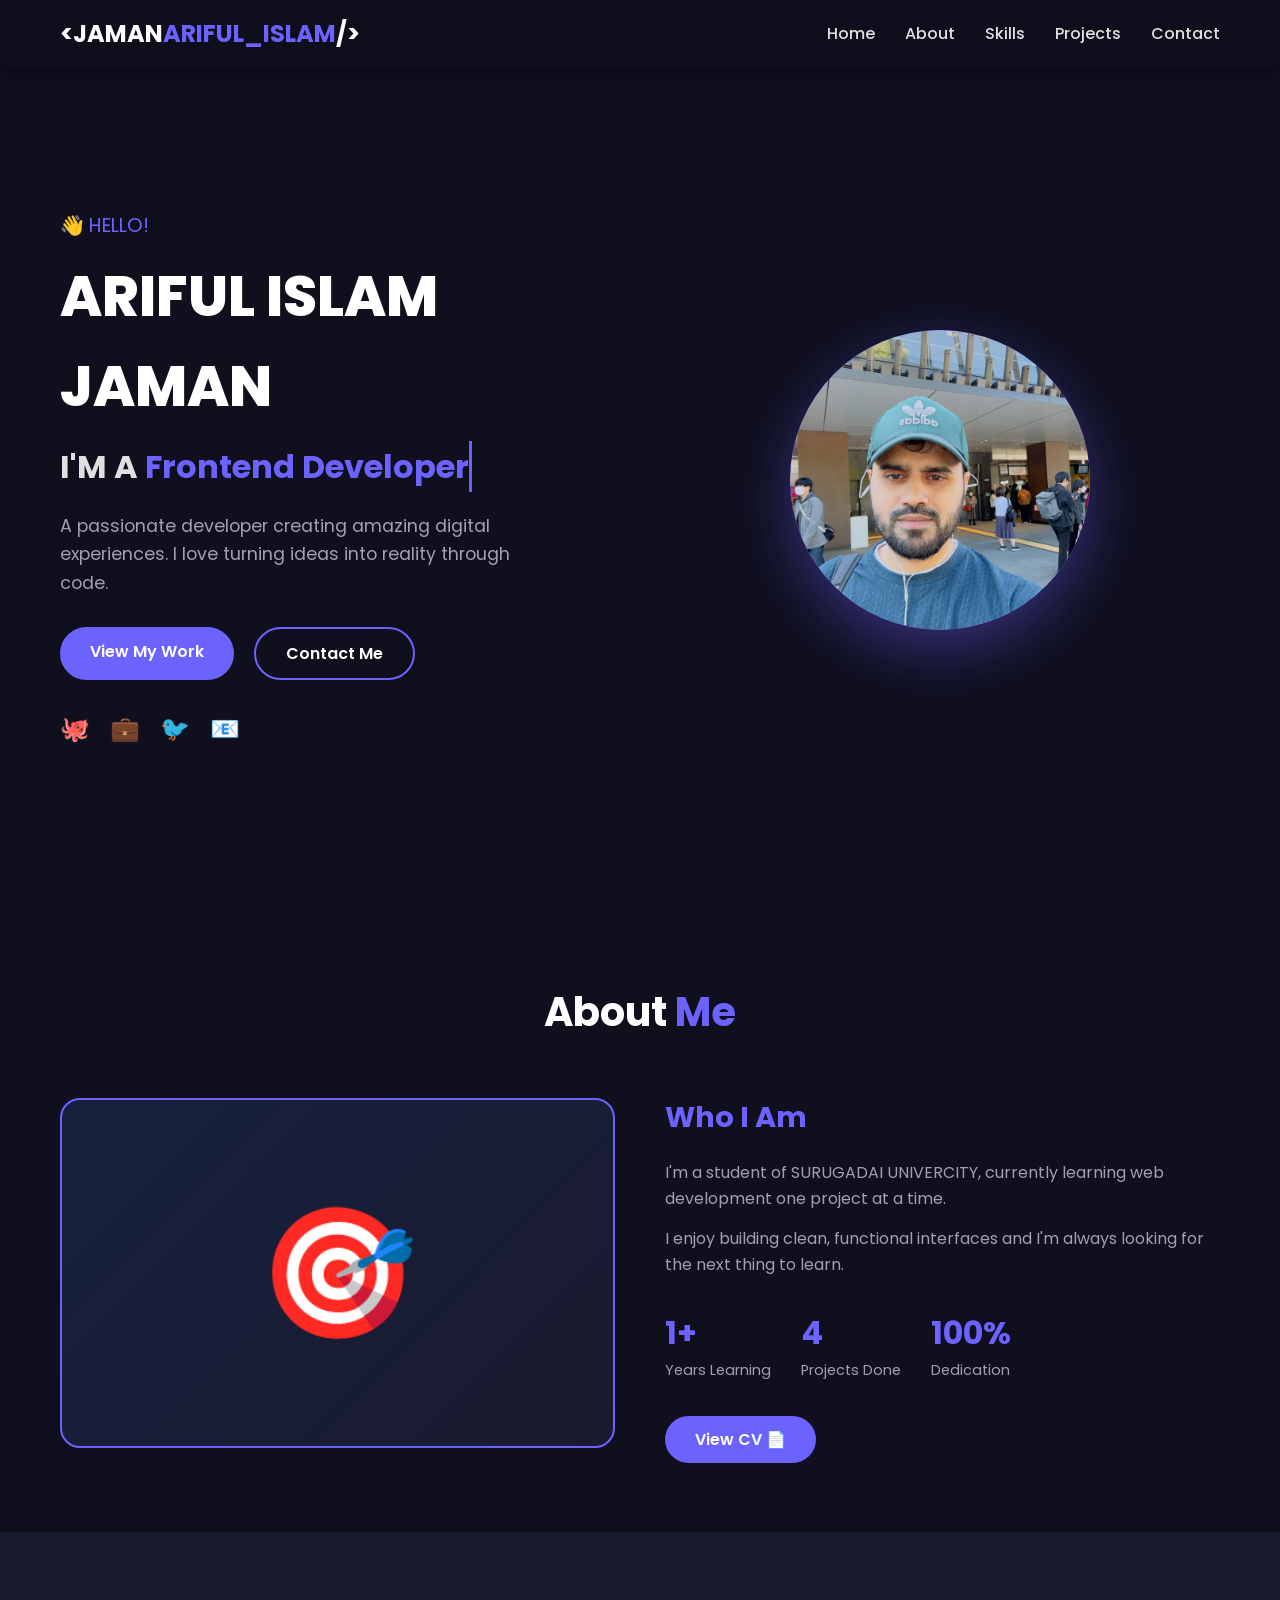
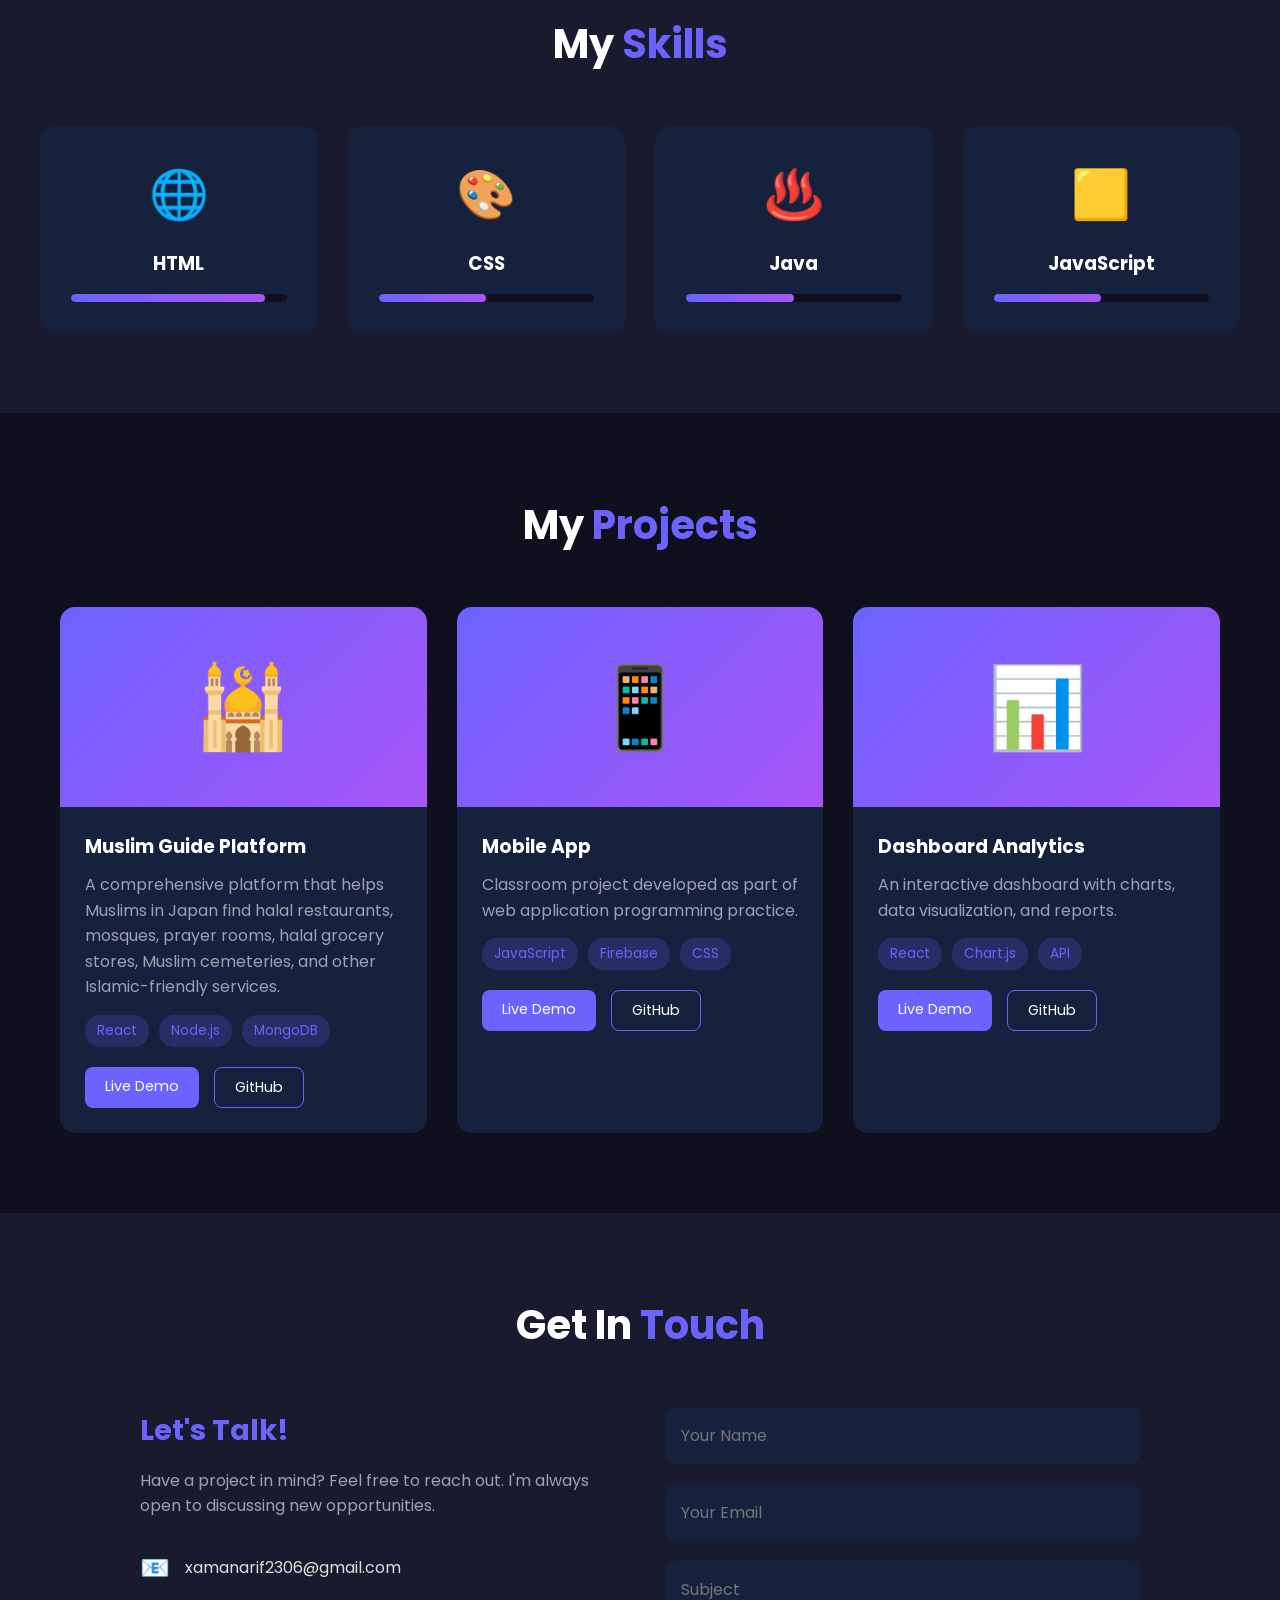
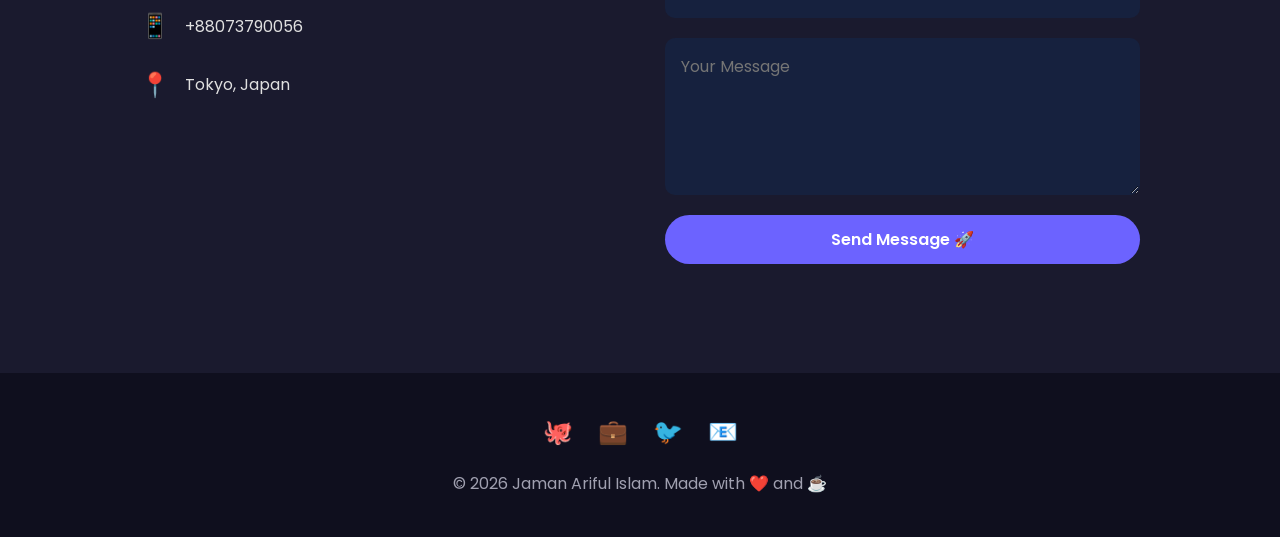
==== index.html @ 4d79084c "first commit" ====
<!DOCTYPE html>
<html lang="en">

<head>
    <meta charset="UTF-8">
    <meta name="viewport" content="width=device-width, initial-scale=1.0">
    <title>JAMAN ARIFUL ISLAM | Portfolio</title>
    <link rel="stylesheet" href="style.css">
    <link rel="preconnect" href="https://fonts.googleapis.com">
    <link href="https://fonts.googleapis.com/css2?family=Poppins:wght@300;400;500;600;700;800&display=swap"
        rel="stylesheet">
</head>

<body>

    <!-- Navigation -->
    <nav class="navbar">
        <div class="nav-container">
            <a href="#home" class="nav-logo">&lt;JAMAN<span>ARIFUL_ISLAM</span>/&gt;</a>
            <ul class="nav-menu" id="navMenu">
                <li><a href="#home" class="nav-link">Home</a></li>
                <li><a href="#about" class="nav-link">About</a></li>
                <li><a href="#skills" class="nav-link">Skills</a></li>
                <li><a href="#projects" class="nav-link">Projects</a></li>
                <li><a href="#contact" class="nav-link">Contact</a></li>
            </ul>
            <div class="hamburger" id="hamburger">
                <span></span><span></span><span></span>
            </div>
        </div>
    </nav>

    <!-- Hero Section -->
    <section class="hero" id="home">
        <div class="hero-content">
            <p class="hero-greeting">👋 HELLO!</p>
            <h2 class="hero-name">ARIFUL ISLAM JAMAN</h2>
            <h2 class="hero-title">I'M A <span class="typed-text" id="typedText"></span><span
                    class="cursor">&nbsp;</span></h2>
            <p class="hero-desc">A passionate developer creating amazing digital experiences. I love turning ideas into
                reality through code.</p>
            <div class="hero-buttons">
                <a href="#projects" class="btn btn-primary">View My Work</a>
                <a href="#contact" class="btn btn-secondary">Contact Me</a>
            </div>
            <div class="hero-socials">
                <a href="#" target="_blank" aria-label="GitHub">🐙</a>
                <a href="#" target="_blank" aria-label="LinkedIn">💼</a>
                <a href="#" target="_blank" aria-label="Twitter">🐦</a>
                <a href="#contact" aria-label="Email">📧</a>
            </div>
        </div>

        <div class="hero-image">
            <div class="profile-circle">
                <img src="./jam/jam.jpg.JPG" alt="Profile photo of Jaman Ariful Islam">
            </div>
        </div>
    </section>

    <!-- About Section -->
    <section class="about" id="about">
        <h2 class="section-title">About <span>Me</span></h2>
        <div class="about-container">
            <div class="about-image">
                <div class="about-img-box">🎯</div>
            </div>
            <div class="about-content">
                <h3>Who I Am</h3>
                <p>I'm a student of SURUGADAI UNIVERCITY, currently learning web development one project at a time.</p>
                <p>I enjoy building clean, functional interfaces and I'm always looking for the next thing to learn.</p>
                <div class="about-stats">
                    <div class="stat">
                        <h4>1+</h4>
                        <p>Years Learning</p>
                    </div>
                    <div class="stat">
                        <h4>4</h4>
                        <p>Projects Done</p>
                    </div>
                    <div class="stat">
                        <h4>100%</h4>
                        <p>Dedication</p>
                    </div>
                </div>
                <a href="./jam/visa2.pdf" class="btn btn-primary"> View CV 📄</a>
            </div>
        </div>
    </section>

    <!-- Skills Section -->
    <section class="skills" id="skills">
        <h2 class="section-title">My <span>Skills</span></h2>
        <div class="skills-container">
            <div class="skill-card">
                <div class="skill-icon">🌐</div>
                <h3>HTML</h3>
                <div class="skill-bar">
                    <div class="skill-progress" style="width: 90%"></div>
                </div>
            </div>
            <div class="skill-card">
                <div class="skill-icon">🎨</div>
                <h3>CSS</h3>
                <div class="skill-bar">
                    <div class="skill-progress" style="width: 50%"></div>
                </div>
            </div>
            <div class="skill-card">
                <div class="skill-icon">♨️</div>
                <h3>Java</h3>
                <div class="skill-bar">
                    <div class="skill-progress" style="width: 50%"></div>
                </div>
            </div>
            <div class="skill-card">
                <div class="skill-icon">🟨</div>
                <h3>JavaScript</h3>
                <div class="skill-bar">
                    <div class="skill-progress" style="width: 50%"></div>
                </div>
            </div>
        </div>
    </section>

    <!-- Projects Section -->
    <section class="projects" id="projects">
        <h2 class="section-title">My <span>Projects</span></h2>
        <div class="projects-container">
            <div class="project-card">
                <div class="project-image">🕌</div>
                <div class="project-content">
                    <h3>Muslim Guide Platform</h3>
                    <p>A comprehensive platform that helps Muslims in Japan find halal restaurants, mosques, prayer
                        rooms, halal grocery stores, Muslim cemeteries, and other Islamic-friendly services.</p>
                    <div class="project-tags"><span>React</span><span>Node.js</span><span>MongoDB</span></div>
                    <div class="project-links">
                        <a href="#" target="_blank" class="btn-small">Live Demo</a>
                        <a href="#" target="_blank" class="btn-small btn-outline">GitHub</a>
                    </div>
                </div>
            </div>
            <div class="project-card">
                <div class="project-image">📱</div>
                <div class="project-content">
                    <h3>Mobile App</h3>
                    <p>Classroom project developed as part of web application programming practice.</p>
                    <div class="project-tags"><span>JavaScript</span><span>Firebase</span><span>CSS</span></div>
                    <div class="project-links">
                        <a href="https://arif-jaman.github.io/Mobileapp/" target="_blank" class="btn-small">
                            Live Demo
                        </a>
                        <!-- <a href="#" target="_blank" class="btn-small">Live Demo</a> -->
                        <a href="#" target="_blank" class="btn-small btn-outline">GitHub</a>
                    </div>
                </div>
            </div>
            <div class="project-card">
                <div class="project-image">📊</div>
                <div class="project-content">
                    <h3>Dashboard Analytics</h3>
                    <p>An interactive dashboard with charts, data visualization, and reports.</p>
                    <div class="project-tags"><span>React</span><span>Chart.js</span><span>API</span></div>
                    <div class="project-links">
                        <a href="#" target="_blank" class="btn-small">Live Demo</a>
                        <a href="#" target="_blank" class="btn-small btn-outline">GitHub</a>
                    </div>
                </div>
            </div>
        </div>
    </section>

    <!-- Contact Section -->
    <section class="contact" id="contact">
        <h2 class="section-title">Get In <span>Touch</span></h2>
        <div class="contact-container">
            <div class="contact-info">
                <h3>Let's Talk!</h3>
                <p>Have a project in mind? Feel free to reach out. I'm always open to discussing new opportunities.</p>
                <div class="contact-item"><span class="contact-icon">📧</span><span>xamanarif2306@gmail.com</span></div>
                <div class="contact-item"><span class="contact-icon">📱</span><span>+88073790056</span></div>
                <div class="contact-item"><span class="contact-icon">📍</span><span>Tokyo, Japan</span></div>
            </div>

            <!-- <form class="contact-form" id="contactForm"> -->

            <form class="contact-form" id="contactForm" action="https://formsubmit.co/xamanarif2306@gmail.com"
                method="POST">

                <!-- FormSubmit config fields: control where/how the email is sent -->
                <input type="hidden" name="_subject" value="New message from portfolio site">
                <input type="hidden" name="_captcha" value="false">
                <input type="hidden" name="_template" value="table">
                <input type="hidden" name="_next" value="https://formsubmit.co/thanks">
                <!-- Honeypot field to reduce spam bots (must stay hidden and empty) -->
                <input type="text" name="_honey" style="display:none">

                <input type="text" id="name" name="name" placeholder="Your Name" required>
                <input type="email" id="email" name="email" placeholder="Your Email" required>
                <input type="text" id="subject" name="subject" placeholder="Subject" required>
                <textarea id="message" name="message" placeholder="Your Message" rows="5" required></textarea>

                <button type="submit" class="btn btn-primary" id="submitBtn">Send Message 🚀</button>
                <p id="formStatus" class="form-status"></p>
            </form>
        </div>
    </section>

    <!-- Footer -->
    <footer class="footer">
        <div class="footer-socials">
            <a href="#" target="_blank">🐙</a>
            <a href="#" target="_blank">💼</a>
            <a href="#" target="_blank">🐦</a>
            <a href="#contact">📧</a>
        </div>
        <p>© 2026 Jaman Ariful Islam. Made with ❤️ and ☕</p>
    </footer>

    <script src="script.js"></script>
</body>

</html>
---- style.css ----
* {
    margin: 0;
    padding: 0;
    box-sizing: border-box;
    font-family: 'Poppins', sans-serif;
}

:root {
    --primary: #6c63ff;
    --primary-dark: #5848d4;
    --dark: #0f0f1e;
    --dark-light: #1a1a2e;
    --gray: #16213e;
    --text: #e0e0e0;
    --text-muted: #a0a0b0;
}

html {
    scroll-behavior: smooth;
}

body {
    background: var(--dark);
    color: var(--text);
    line-height: 1.6;
}

/* Navbar */
.navbar {
    position: fixed;
    top: 0;
    width: 100%;
    background: rgba(15, 15, 30, 0.95);
    backdrop-filter: blur(10px);
    z-index: 1000;
    padding: 15px 0;
    box-shadow: 0 2px 20px rgba(0, 0, 0, 0.3);
}

.nav-container {
    max-width: 1200px;
    margin: 0 auto;
    padding: 0 20px;
    display: flex;
    justify-content: space-between;
    align-items: center;
}

.nav-logo {
    font-size: 1.5rem;
    font-weight: 700;
    color: #fff;
    text-decoration: none;
}

.nav-logo span {
    color: var(--primary);
}

.nav-menu {
    display: flex;
    list-style: none;
    gap: 30px;
}

.nav-link {
    color: var(--text);
    text-decoration: none;
    font-weight: 500;
    transition: color 0.3s;
    position: relative;
}

.nav-link::after {
    content: '';
    position: absolute;
    bottom: -5px;
    left: 0;
    width: 0;
    height: 2px;
    background: var(--primary);
    transition: width 0.3s;
}

.nav-link:hover {
    color: var(--primary);
}

.nav-link:hover::after {
    width: 100%;
}

.hamburger {
    display: none;
    flex-direction: column;
    gap: 5px;
    cursor: pointer;
}

.hamburger span {
    width: 25px;
    height: 3px;
    background: #fff;
    border-radius: 3px;
    transition: 0.3s;
}

/* Hero */
.hero {
    min-height: 100vh;
    display: flex;
    align-items: center;
    justify-content: space-between;
    max-width: 1200px;
    margin: 0 auto;
    padding: 100px 20px 40px;
    gap: 40px;
    flex-wrap: wrap;
}

.hero-content {
    flex: 1;
    min-width: 300px;
}

.hero-greeting {
    color: var(--primary);
    font-size: 1.2rem;
    margin-bottom: 10px;
}

.hero-name {
    font-size: 3.5rem;
    font-weight: 800;
    color: #fff;
    margin-bottom: 10px;
}

.hero-title {
    font-size: 2rem;
    color: var(--text);
    margin-bottom: 20px;
    min-height: 40px;
}

.typed-text {
    color: var(--primary);
}

.cursor {
    display: inline-block;
    background: var(--primary);
    width: 3px;
    animation: blink 0.7s infinite;
}

@keyframes blink {

    0%,
    100% {
        opacity: 1;
    }

    50% {
        opacity: 0;
    }
}

.hero-desc {
    color: var(--text-muted);
    font-size: 1.1rem;
    margin-bottom: 30px;
    max-width: 500px;
}

.hero-buttons {
    display: flex;
    gap: 20px;
    margin-bottom: 30px;
    flex-wrap: wrap;
}

.btn {
    padding: 12px 30px;
    border-radius: 50px;
    text-decoration: none;
    font-weight: 600;
    transition: all 0.3s;
    cursor: pointer;
    border: none;
    font-size: 1rem;
}

.btn-primary {
    background: var(--primary);
    color: #fff;
}

.btn-primary:hover {
    background: var(--primary-dark);
    transform: translateY(-3px);
    box-shadow: 0 10px 25px rgba(108, 99, 255, 0.4);
}

.btn-primary:disabled {
    opacity: 0.6;
    cursor: not-allowed;
    transform: none;
    box-shadow: none;
}

.btn-secondary {
    background: transparent;
    color: #fff;
    border: 2px solid var(--primary);
}

.btn-secondary:hover {
    background: var(--primary);
    transform: translateY(-3px);
}

.hero-socials {
    display: flex;
    gap: 20px;
}

.hero-socials a {
    font-size: 1.5rem;
    text-decoration: none;
    transition: transform 0.3s;
}

.hero-socials a:hover {
    transform: translateY(-5px) scale(1.2);
}

.hero-image {
    flex: 1;
    display: flex;
    justify-content: center;
    min-width: 300px;
}

.profile-circle {
    width: 300px;
    height: 300px;
    border-radius: 50%;
    background: linear-gradient(135deg, var(--primary), #a855f7);
    display: flex;
    align-items: center;
    justify-content: center;
    box-shadow: 0 20px 60px rgba(108, 99, 255, 0.4);
    animation: float 4s ease-in-out infinite;
    overflow: hidden;
}

.profile-circle img {
    width: 100%;
    height: 100%;
    object-fit: cover;
    border-radius: 50%;
    display: block;
}

@keyframes float {

    0%,
    100% {
        transform: translateY(0);
    }

    50% {
        transform: translateY(-20px);
    }
}

.profile-emoji {
    font-size: 8rem;
}

/* Section Title */
.section-title {
    text-align: center;
    font-size: 2.5rem;
    font-weight: 700;
    color: #fff;
    margin-bottom: 50px;
}

.section-title span {
    color: var(--primary);
}

/* About */
.about {
    max-width: 1200px;
    margin: 0 auto;
    padding: 80px 20px;
}

.about-container {
    display: flex;
    gap: 50px;
    align-items: center;
    flex-wrap: wrap;
}

.about-image {
    flex: 1;
    min-width: 300px;
}

.about-img-box {
    width: 100%;
    height: 350px;
    background: linear-gradient(135deg, var(--gray), var(--dark-light));
    border-radius: 20px;
    display: flex;
    align-items: center;
    justify-content: center;
    font-size: 8rem;
    border: 2px solid var(--primary);
}

.about-content {
    flex: 1;
    min-width: 300px;
}

.about-content h3 {
    color: var(--primary);
    font-size: 1.8rem;
    margin-bottom: 20px;
}

.about-content p {
    color: var(--text-muted);
    margin-bottom: 15px;
}

.about-stats {
    display: flex;
    gap: 30px;
    margin: 30px 0;
    flex-wrap: wrap;
}

.stat h4 {
    color: var(--primary);
    font-size: 2rem;
}

.stat p {
    color: var(--text-muted);
    font-size: 0.9rem;
}

/* Skills */
.skills {
    background: var(--dark-light);
    padding: 80px 20px;
}

.skills-container {
    max-width: 1200px;
    margin: 0 auto;
    display: grid;
    grid-template-columns: repeat(auto-fit, minmax(250px, 1fr));
    gap: 30px;
}

.skill-card {
    background: var(--gray);
    padding: 30px;
    border-radius: 15px;
    text-align: center;
    transition: transform 0.3s;
    border: 1px solid transparent;
}

.skill-card:hover {
    transform: translateY(-10px);
    border-color: var(--primary);
}

.skill-icon {
    font-size: 3rem;
    margin-bottom: 15px;
}

.skill-card h3 {
    color: #fff;
    margin-bottom: 15px;
}

.skill-bar {
    background: var(--dark);
    height: 8px;
    border-radius: 10px;
    overflow: hidden;
}

.skill-progress {
    height: 100%;
    background: linear-gradient(90deg, var(--primary), #a855f7);
    border-radius: 10px;
    transition: width 1s ease;
}

/* Projects */
.projects {
    max-width: 1200px;
    margin: 0 auto;
    padding: 80px 20px;
}

.projects-container {
    display: grid;
    grid-template-columns: repeat(auto-fit, minmax(320px, 1fr));
    gap: 30px;
}

.project-card {
    background: var(--gray);
    border-radius: 15px;
    overflow: hidden;
    transition: transform 0.3s, box-shadow 0.3s;
}

.project-card:hover {
    transform: translateY(-10px);
    box-shadow: 0 20px 40px rgba(108, 99, 255, 0.2);
}

.project-image {
    height: 200px;
    background: linear-gradient(135deg, var(--primary), #a855f7);
    display: flex;
    align-items: center;
    justify-content: center;
    font-size: 5rem;
}

.project-content {
    padding: 25px;
}

.project-content h3 {
    color: #fff;
    margin-bottom: 10px;
}

.project-content p {
    color: var(--text-muted);
    margin-bottom: 15px;
}

.project-tags {
    display: flex;
    gap: 10px;
    flex-wrap: wrap;
    margin-bottom: 20px;
}

.project-tags span {
    background: rgba(108, 99, 255, 0.2);
    color: var(--primary);
    padding: 5px 12px;
    border-radius: 15px;
    font-size: 0.85rem;
}

.project-links {
    display: flex;
    gap: 15px;
}

.btn-small {
    padding: 8px 20px;
    background: var(--primary);
    color: #fff;
    text-decoration: none;
    border-radius: 8px;
    font-size: 0.9rem;
    transition: all 0.3s;
}

.btn-small:hover {
    background: var(--primary-dark);
}

.btn-outline {
    background: transparent;
    border: 1px solid var(--primary);
}

/* Contact */
.contact {
    background: var(--dark-light);
    padding: 80px 20px;
}

.contact-container {
    max-width: 1000px;
    margin: 0 auto;
    display: flex;
    gap: 50px;
    flex-wrap: wrap;
}

.contact-info {
    flex: 1;
    min-width: 300px;
}

.contact-info h3 {
    color: var(--primary);
    font-size: 1.8rem;
    margin-bottom: 15px;
}

.contact-info p {
    color: var(--text-muted);
    margin-bottom: 30px;
}

.contact-item {
    display: flex;
    align-items: center;
    gap: 15px;
    margin-bottom: 20px;
}

.contact-icon {
    font-size: 1.5rem;
}

.contact-form {
    flex: 1;
    min-width: 300px;
    display: flex;
    flex-direction: column;
    gap: 20px;
}

.contact-form input,
.contact-form textarea {
    padding: 15px;
    background: var(--gray);
    border: 1px solid transparent;
    border-radius: 10px;
    color: #fff;
    font-size: 1rem;
    transition: border 0.3s;
}

.contact-form input:focus,
.contact-form textarea:focus {
    outline: none;
    border-color: var(--primary);
}

.contact-form textarea {
    resize: vertical;
}

.form-status {
    margin: -8px 0 0;
    font-size: 0.9rem;
    min-height: 1.2em;
}

.form-status.success {
    color: #4ade80;
}

.form-status.error {
    color: #f87171;
}

/* Footer */
.footer {
    background: var(--dark);
    padding: 40px 20px;
    text-align: center;
}

.footer-socials {
    display: flex;
    justify-content: center;
    gap: 25px;
    margin-bottom: 20px;
}

.footer-socials a {
    font-size: 1.5rem;
    text-decoration: none;
    transition: transform 0.3s;
}

.footer-socials a:hover {
    transform: translateY(-5px);
}

.footer p {
    color: var(--text-muted);
}

/* Responsive */
@media (max-width: 768px) {
    .nav-menu {
        position: fixed;
        top: 70px;
        right: -100%;
        flex-direction: column;
        background: var(--dark-light);
        width: 100%;
        text-align: center;
        padding: 30px 0;
        transition: right 0.3s;
    }

    .nav-menu.active {
        right: 0;
    }

    .hamburger {
        display: flex;
    }

    .hamburger.active span:nth-child(1) {
        transform: rotate(45deg) translate(6px, 6px);
    }

    .hamburger.active span:nth-child(2) {
        opacity: 0;
    }

    .hamburger.active span:nth-child(3) {
        transform: rotate(-45deg) translate(6px, -6px);
    }

    .hero-name {
        font-size: 2.5rem;
    }

    .hero-title {
        font-size: 1.5rem;
    }

    .profile-circle {
        width: 250px;
        height: 250px;
    }

    .profile-emoji {
        font-size: 6rem;
    }

    .section-title {
        font-size: 2rem;
    }
}
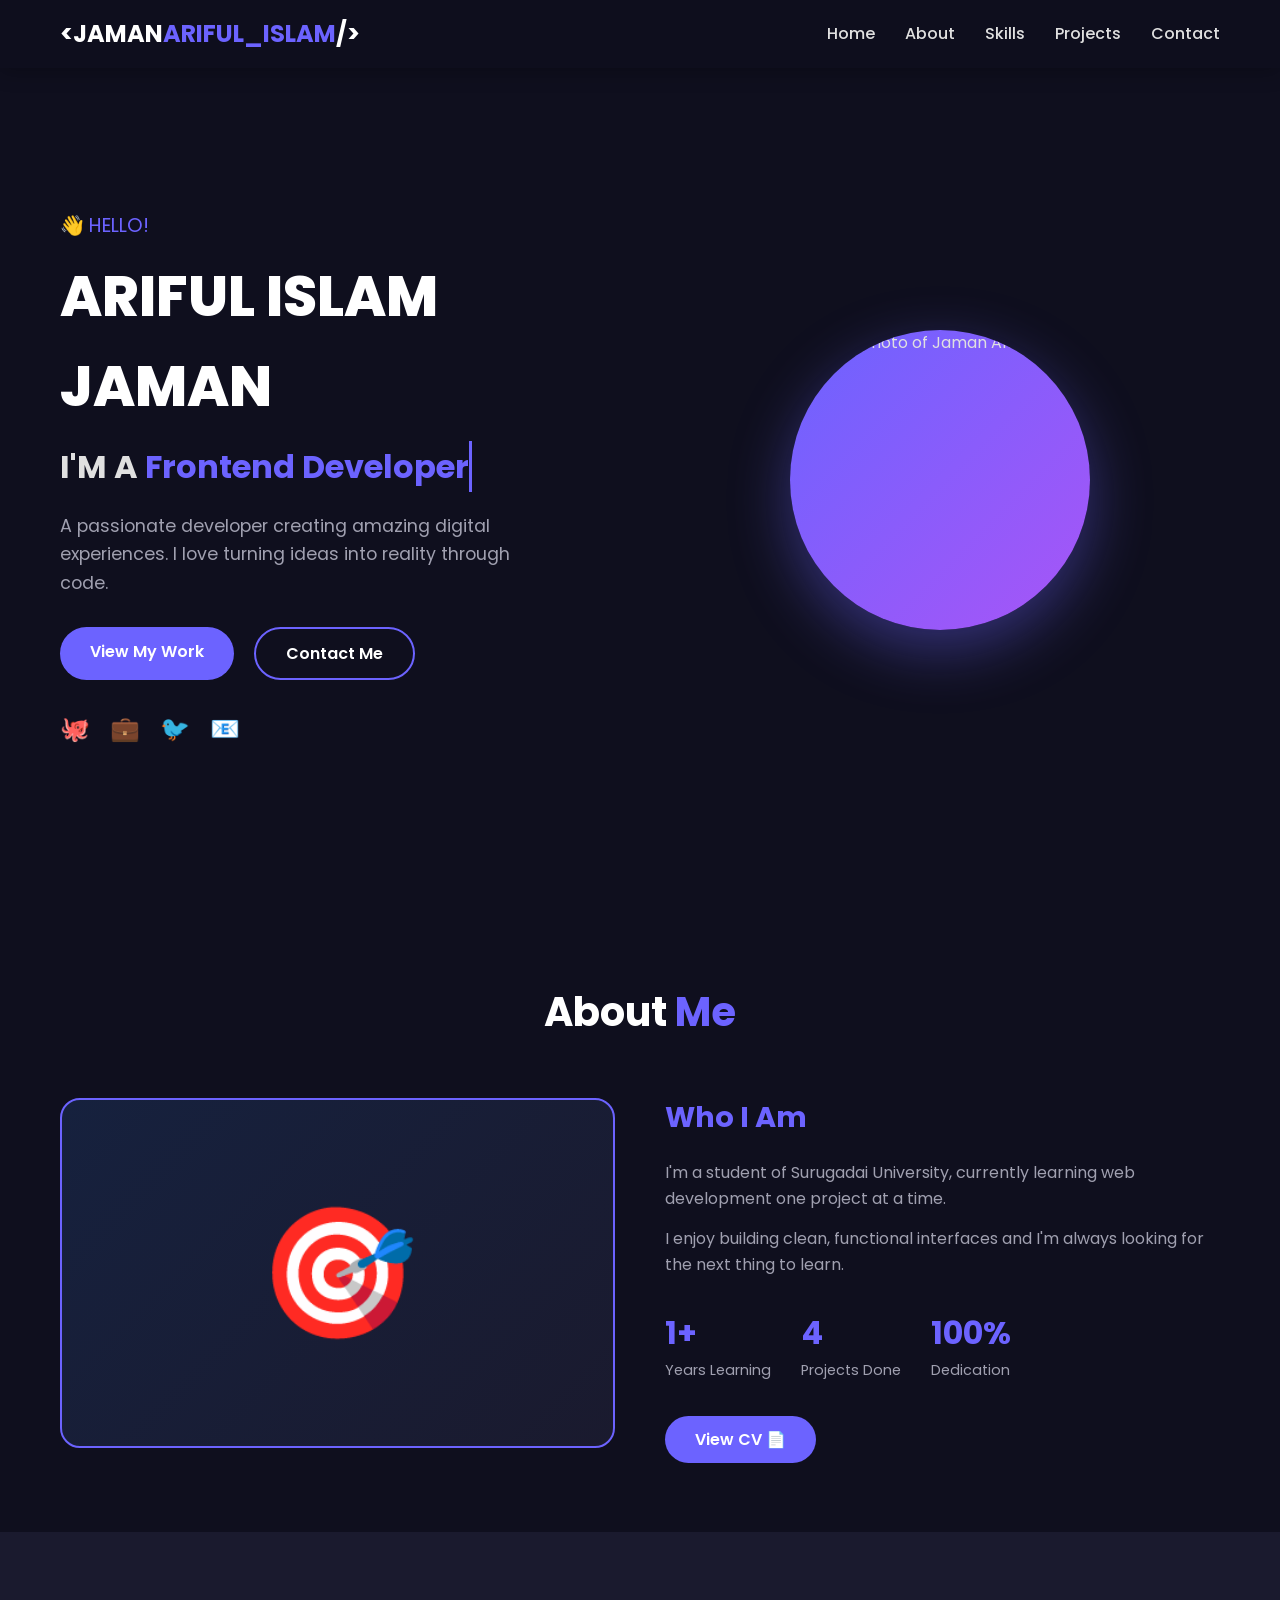
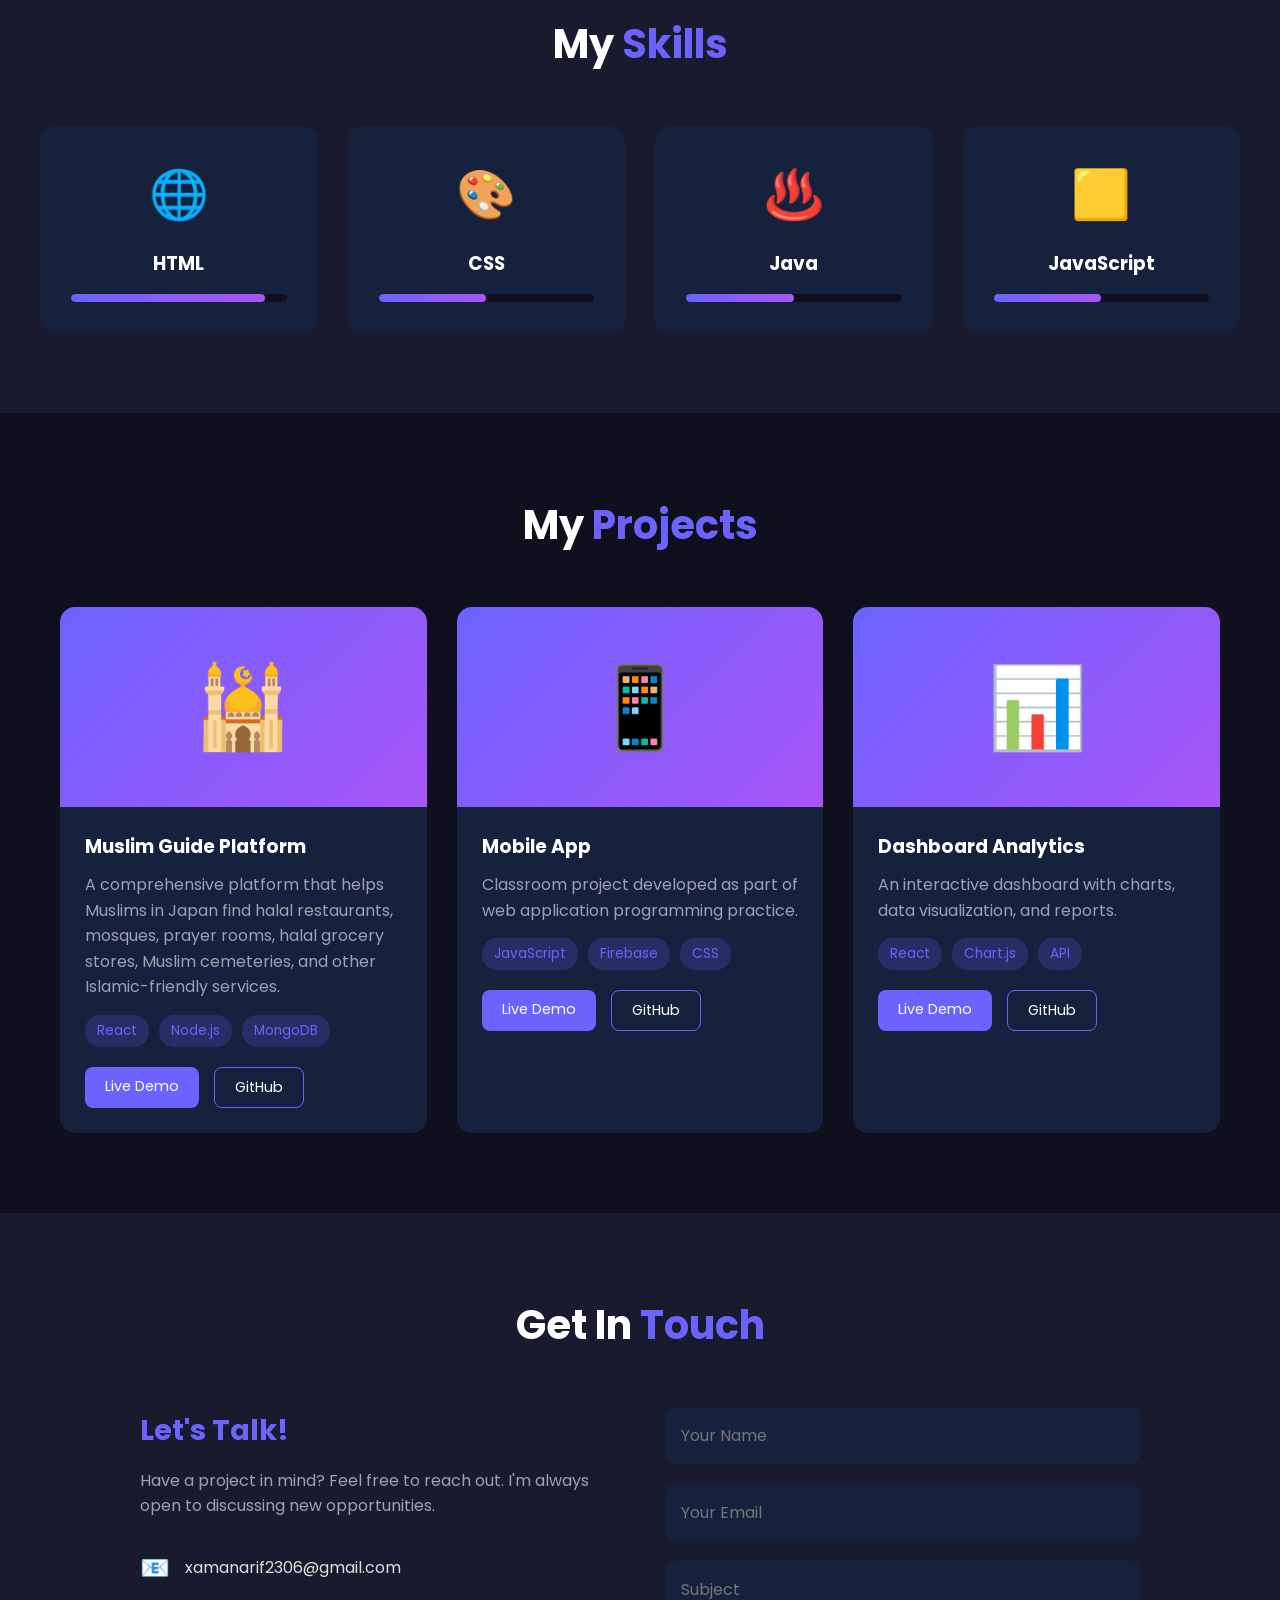
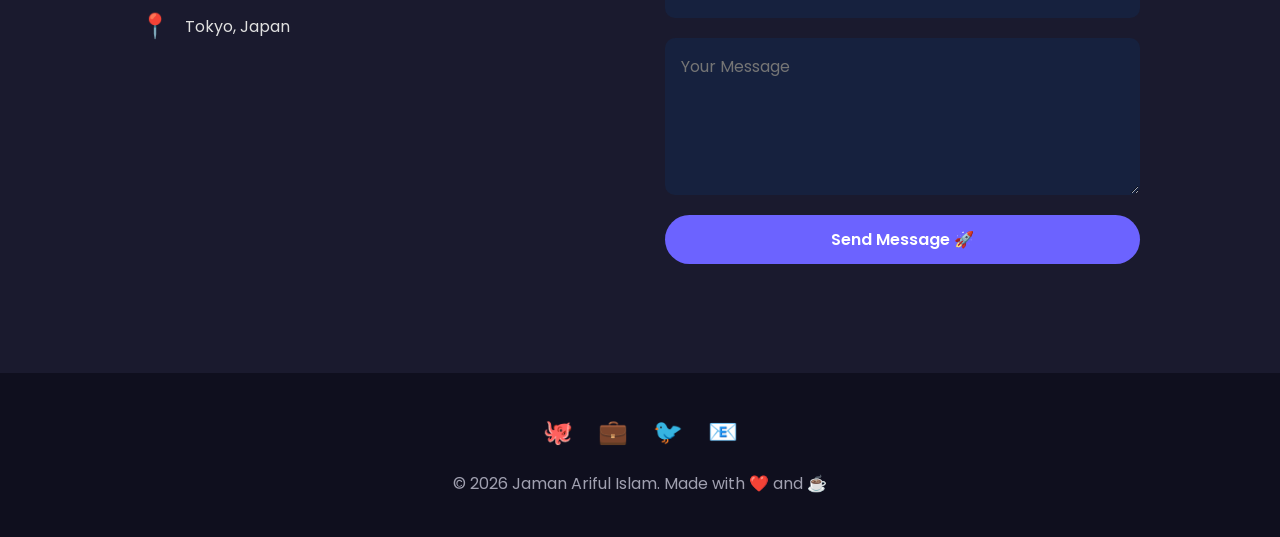
==== commit 39b4cb84: "Add files via upload" ====
--- a/index.html
+++ b/index.html
@@ -1,223 +1,223 @@
-<!DOCTYPE html>
-<html lang="en">
-
-<head>
-    <meta charset="UTF-8">
-    <meta name="viewport" content="width=device-width, initial-scale=1.0">
-    <title>JAMAN ARIFUL ISLAM | Portfolio</title>
-    <link rel="stylesheet" href="style.css">
-    <link rel="preconnect" href="https://fonts.googleapis.com">
-    <link href="https://fonts.googleapis.com/css2?family=Poppins:wght@300;400;500;600;700;800&display=swap"
-        rel="stylesheet">
-</head>
-
-<body>
-
-    <!-- Navigation -->
-    <nav class="navbar">
-        <div class="nav-container">
-            <a href="#home" class="nav-logo">&lt;JAMAN<span>ARIFUL_ISLAM</span>/&gt;</a>
-            <ul class="nav-menu" id="navMenu">
-                <li><a href="#home" class="nav-link">Home</a></li>
-                <li><a href="#about" class="nav-link">About</a></li>
-                <li><a href="#skills" class="nav-link">Skills</a></li>
-                <li><a href="#projects" class="nav-link">Projects</a></li>
-                <li><a href="#contact" class="nav-link">Contact</a></li>
-            </ul>
-            <div class="hamburger" id="hamburger">
-                <span></span><span></span><span></span>
-            </div>
-        </div>
-    </nav>
-
-    <!-- Hero Section -->
-    <section class="hero" id="home">
-        <div class="hero-content">
-            <p class="hero-greeting">👋 HELLO!</p>
-            <h2 class="hero-name">ARIFUL ISLAM JAMAN</h2>
-            <h2 class="hero-title">I'M A <span class="typed-text" id="typedText"></span><span
-                    class="cursor">&nbsp;</span></h2>
-            <p class="hero-desc">A passionate developer creating amazing digital experiences. I love turning ideas into
-                reality through code.</p>
-            <div class="hero-buttons">
-                <a href="#projects" class="btn btn-primary">View My Work</a>
-                <a href="#contact" class="btn btn-secondary">Contact Me</a>
-            </div>
-            <div class="hero-socials">
-                <a href="#" target="_blank" aria-label="GitHub">🐙</a>
-                <a href="#" target="_blank" aria-label="LinkedIn">💼</a>
-                <a href="#" target="_blank" aria-label="Twitter">🐦</a>
-                <a href="#contact" aria-label="Email">📧</a>
-            </div>
-        </div>
-
-        <div class="hero-image">
-            <div class="profile-circle">
-                <img src="./jam/jam.jpg.JPG" alt="Profile photo of Jaman Ariful Islam">
-            </div>
-        </div>
-    </section>
-
-    <!-- About Section -->
-    <section class="about" id="about">
-        <h2 class="section-title">About <span>Me</span></h2>
-        <div class="about-container">
-            <div class="about-image">
-                <div class="about-img-box">🎯</div>
-            </div>
-            <div class="about-content">
-                <h3>Who I Am</h3>
-                <p>I'm a student of SURUGADAI UNIVERCITY, currently learning web development one project at a time.</p>
-                <p>I enjoy building clean, functional interfaces and I'm always looking for the next thing to learn.</p>
-                <div class="about-stats">
-                    <div class="stat">
-                        <h4>1+</h4>
-                        <p>Years Learning</p>
-                    </div>
-                    <div class="stat">
-                        <h4>4</h4>
-                        <p>Projects Done</p>
-                    </div>
-                    <div class="stat">
-                        <h4>100%</h4>
-                        <p>Dedication</p>
-                    </div>
-                </div>
-                <a href="./jam/visa2.pdf" class="btn btn-primary"> View CV 📄</a>
-            </div>
-        </div>
-    </section>
-
-    <!-- Skills Section -->
-    <section class="skills" id="skills">
-        <h2 class="section-title">My <span>Skills</span></h2>
-        <div class="skills-container">
-            <div class="skill-card">
-                <div class="skill-icon">🌐</div>
-                <h3>HTML</h3>
-                <div class="skill-bar">
-                    <div class="skill-progress" style="width: 90%"></div>
-                </div>
-            </div>
-            <div class="skill-card">
-                <div class="skill-icon">🎨</div>
-                <h3>CSS</h3>
-                <div class="skill-bar">
-                    <div class="skill-progress" style="width: 50%"></div>
-                </div>
-            </div>
-            <div class="skill-card">
-                <div class="skill-icon">♨️</div>
-                <h3>Java</h3>
-                <div class="skill-bar">
-                    <div class="skill-progress" style="width: 50%"></div>
-                </div>
-            </div>
-            <div class="skill-card">
-                <div class="skill-icon">🟨</div>
-                <h3>JavaScript</h3>
-                <div class="skill-bar">
-                    <div class="skill-progress" style="width: 50%"></div>
-                </div>
-            </div>
-        </div>
-    </section>
-
-    <!-- Projects Section -->
-    <section class="projects" id="projects">
-        <h2 class="section-title">My <span>Projects</span></h2>
-        <div class="projects-container">
-            <div class="project-card">
-                <div class="project-image">🕌</div>
-                <div class="project-content">
-                    <h3>Muslim Guide Platform</h3>
-                    <p>A comprehensive platform that helps Muslims in Japan find halal restaurants, mosques, prayer
-                        rooms, halal grocery stores, Muslim cemeteries, and other Islamic-friendly services.</p>
-                    <div class="project-tags"><span>React</span><span>Node.js</span><span>MongoDB</span></div>
-                    <div class="project-links">
-                        <a href="#" target="_blank" class="btn-small">Live Demo</a>
-                        <a href="#" target="_blank" class="btn-small btn-outline">GitHub</a>
-                    </div>
-                </div>
-            </div>
-            <div class="project-card">
-                <div class="project-image">📱</div>
-                <div class="project-content">
-                    <h3>Mobile App</h3>
-                    <p>Classroom project developed as part of web application programming practice.</p>
-                    <div class="project-tags"><span>JavaScript</span><span>Firebase</span><span>CSS</span></div>
-                    <div class="project-links">
-                        <a href="https://arif-jaman.github.io/Mobileapp/" target="_blank" class="btn-small">
-                            Live Demo
-                        </a>
-                        <!-- <a href="#" target="_blank" class="btn-small">Live Demo</a> -->
-                        <a href="#" target="_blank" class="btn-small btn-outline">GitHub</a>
-                    </div>
-                </div>
-            </div>
-            <div class="project-card">
-                <div class="project-image">📊</div>
-                <div class="project-content">
-                    <h3>Dashboard Analytics</h3>
-                    <p>An interactive dashboard with charts, data visualization, and reports.</p>
-                    <div class="project-tags"><span>React</span><span>Chart.js</span><span>API</span></div>
-                    <div class="project-links">
-                        <a href="#" target="_blank" class="btn-small">Live Demo</a>
-                        <a href="#" target="_blank" class="btn-small btn-outline">GitHub</a>
-                    </div>
-                </div>
-            </div>
-        </div>
-    </section>
-
-    <!-- Contact Section -->
-    <section class="contact" id="contact">
-        <h2 class="section-title">Get In <span>Touch</span></h2>
-        <div class="contact-container">
-            <div class="contact-info">
-                <h3>Let's Talk!</h3>
-                <p>Have a project in mind? Feel free to reach out. I'm always open to discussing new opportunities.</p>
-                <div class="contact-item"><span class="contact-icon">📧</span><span>xamanarif2306@gmail.com</span></div>
-                <div class="contact-item"><span class="contact-icon">📱</span><span>+88073790056</span></div>
-                <div class="contact-item"><span class="contact-icon">📍</span><span>Tokyo, Japan</span></div>
-            </div>
-
-            <!-- <form class="contact-form" id="contactForm"> -->
-
-            <form class="contact-form" id="contactForm" action="https://formsubmit.co/xamanarif2306@gmail.com"
-                method="POST">
-
-                <!-- FormSubmit config fields: control where/how the email is sent -->
-                <input type="hidden" name="_subject" value="New message from portfolio site">
-                <input type="hidden" name="_captcha" value="false">
-                <input type="hidden" name="_template" value="table">
-                <input type="hidden" name="_next" value="https://formsubmit.co/thanks">
-                <!-- Honeypot field to reduce spam bots (must stay hidden and empty) -->
-                <input type="text" name="_honey" style="display:none">
-
-                <input type="text" id="name" name="name" placeholder="Your Name" required>
-                <input type="email" id="email" name="email" placeholder="Your Email" required>
-                <input type="text" id="subject" name="subject" placeholder="Subject" required>
-                <textarea id="message" name="message" placeholder="Your Message" rows="5" required></textarea>
-
-                <button type="submit" class="btn btn-primary" id="submitBtn">Send Message 🚀</button>
-                <p id="formStatus" class="form-status"></p>
-            </form>
-        </div>
-    </section>
-
-    <!-- Footer -->
-    <footer class="footer">
-        <div class="footer-socials">
-            <a href="#" target="_blank">🐙</a>
-            <a href="#" target="_blank">💼</a>
-            <a href="#" target="_blank">🐦</a>
-            <a href="#contact">📧</a>
-        </div>
-        <p>© 2026 Jaman Ariful Islam. Made with ❤️ and ☕</p>
-    </footer>
-
-    <script src="script.js"></script>
-</body>
-
+<!DOCTYPE html>
+<html lang="en">
+
+<head>
+    <meta charset="UTF-8">
+    <meta name="viewport" content="width=device-width, initial-scale=1.0">
+    <title>JAMAN ARIFUL ISLAM | Portfolio</title>
+    <link rel="stylesheet" href="style.css">
+    <link rel="preconnect" href="https://fonts.googleapis.com">
+    <link href="https://fonts.googleapis.com/css2?family=Poppins:wght@300;400;500;600;700;800&display=swap"
+        rel="stylesheet">
+</head>
+
+<body>
+
+    <!-- Navigation -->
+    <nav class="navbar">
+        <div class="nav-container">
+            <a href="#home" class="nav-logo">&lt;JAMAN<span>ARIFUL_ISLAM</span>/&gt;</a>
+            <ul class="nav-menu" id="navMenu">
+                <li><a href="#home" class="nav-link">Home</a></li>
+                <li><a href="#about" class="nav-link">About</a></li>
+                <li><a href="#skills" class="nav-link">Skills</a></li>
+                <li><a href="#projects" class="nav-link">Projects</a></li>
+                <li><a href="#contact" class="nav-link">Contact</a></li>
+            </ul>
+            <div class="hamburger" id="hamburger">
+                <span></span><span></span><span></span>
+            </div>
+        </div>
+    </nav>
+
+    <!-- Hero Section -->
+    <section class="hero" id="home">
+        <div class="hero-content">
+            <p class="hero-greeting">👋 HELLO!</p>
+            <h2 class="hero-name">ARIFUL ISLAM JAMAN</h2>
+            <h2 class="hero-title">I'M A <span class="typed-text" id="typedText"></span><span
+                    class="cursor">&nbsp;</span></h2>
+            <p class="hero-desc">A passionate developer creating amazing digital experiences. I love turning ideas into
+                reality through code.</p>
+            <div class="hero-buttons">
+                <a href="#projects" class="btn btn-primary">View My Work</a>
+                <a href="#contact" class="btn btn-secondary">Contact Me</a>
+            </div>
+            <div class="hero-socials">
+                <a href="#" target="_blank" aria-label="GitHub">🐙</a>
+                <a href="#" target="_blank" aria-label="LinkedIn">💼</a>
+                <a href="#" target="_blank" aria-label="Twitter">🐦</a>
+                <a href="#contact" aria-label="Email">📧</a>
+            </div>
+        </div>
+
+        <div class="hero-image">
+            <div class="profile-circle">
+                <img src="./jam/jam.jpg.JPG" alt="Profile photo of Jaman Ariful Islam">
+            </div>
+        </div>
+    </section>
+
+    <!-- About Section -->
+    <section class="about" id="about">
+        <h2 class="section-title">About <span>Me</span></h2>
+        <div class="about-container">
+            <div class="about-image">
+                <div class="about-img-box">🎯</div>
+            </div>
+            <div class="about-content">
+                <h3>Who I Am</h3>
+                <p>I'm a student of Surugadai University, currently learning web development one project at a time.</p>
+                <p>I enjoy building clean, functional interfaces and I'm always looking for the next thing to learn.</p>
+                <div class="about-stats">
+                    <div class="stat">
+                        <h4>1+</h4>
+                        <p>Years Learning</p>
+                    </div>
+                    <div class="stat">
+                        <h4>4</h4>
+                        <p>Projects Done</p>
+                    </div>
+                    <div class="stat">
+                        <h4>100%</h4>
+                        <p>Dedication</p>
+                    </div>
+                </div>
+                <a href="#" class="btn btn-primary"> View CV 📄</a>
+            </div>
+        </div>
+    </section>
+
+    <!-- Skills Section -->
+    <section class="skills" id="skills">
+        <h2 class="section-title">My <span>Skills</span></h2>
+        <div class="skills-container">
+            <div class="skill-card">
+                <div class="skill-icon">🌐</div>
+                <h3>HTML</h3>
+                <div class="skill-bar">
+                    <div class="skill-progress" style="width: 90%"></div>
+                </div>
+            </div>
+            <div class="skill-card">
+                <div class="skill-icon">🎨</div>
+                <h3>CSS</h3>
+                <div class="skill-bar">
+                    <div class="skill-progress" style="width: 50%"></div>
+                </div>
+            </div>
+            <div class="skill-card">
+                <div class="skill-icon">♨️</div>
+                <h3>Java</h3>
+                <div class="skill-bar">
+                    <div class="skill-progress" style="width: 50%"></div>
+                </div>
+            </div>
+            <div class="skill-card">
+                <div class="skill-icon">🟨</div>
+                <h3>JavaScript</h3>
+                <div class="skill-bar">
+                    <div class="skill-progress" style="width: 50%"></div>
+                </div>
+            </div>
+        </div>
+    </section>
+
+    <!-- Projects Section -->
+    <section class="projects" id="projects">
+        <h2 class="section-title">My <span>Projects</span></h2>
+        <div class="projects-container">
+            <div class="project-card">
+                <div class="project-image">🕌</div>
+                <div class="project-content">
+                    <h3>Muslim Guide Platform</h3>
+                    <p>A comprehensive platform that helps Muslims in Japan find halal restaurants, mosques, prayer
+                        rooms, halal grocery stores, Muslim cemeteries, and other Islamic-friendly services.</p>
+                    <div class="project-tags"><span>React</span><span>Node.js</span><span>MongoDB</span></div>
+                    <div class="project-links">
+                        <a href="#" target="_blank" class="btn-small">Live Demo</a>
+                        <a href="#" target="_blank" class="btn-small btn-outline">GitHub</a>
+                    </div>
+                </div>
+            </div>
+            <div class="project-card">
+                <div class="project-image">📱</div>
+                <div class="project-content">
+                    <h3>Mobile App</h3>
+                    <p>Classroom project developed as part of web application programming practice.</p>
+                    <div class="project-tags"><span>JavaScript</span><span>Firebase</span><span>CSS</span></div>
+                    <div class="project-links">
+                        <a href="https://arif-jaman.github.io/Mobileapp/" target="_blank" class="btn-small">
+                            Live Demo
+                        </a>
+                        <!-- <a href="#" target="_blank" class="btn-small">Live Demo</a> -->
+                        <a href="#" target="_blank" class="btn-small btn-outline">GitHub</a>
+                    </div>
+                </div>
+            </div>
+            <div class="project-card">
+                <div class="project-image">📊</div>
+                <div class="project-content">
+                    <h3>Dashboard Analytics</h3>
+                    <p>An interactive dashboard with charts, data visualization, and reports.</p>
+                    <div class="project-tags"><span>React</span><span>Chart.js</span><span>API</span></div>
+                    <div class="project-links">
+                        <a href="#" target="_blank" class="btn-small">Live Demo</a>
+                        <a href="#" target="_blank" class="btn-small btn-outline">GitHub</a>
+                    </div>
+                </div>
+            </div>
+        </div>
+    </section>
+
+    <!-- Contact Section -->
+    <section class="contact" id="contact">
+        <h2 class="section-title">Get In <span>Touch</span></h2>
+        <div class="contact-container">
+            <div class="contact-info">
+                <h3>Let's Talk!</h3>
+                <p>Have a project in mind? Feel free to reach out. I'm always open to discussing new opportunities.</p>
+                <div class="contact-item"><span class="contact-icon">📧</span><span>xamanarif2306@gmail.com</span></div>
+                <div class="contact-item"><span class="contact-icon">📍</span><span>Tokyo, Japan</span></div>
+            </div>
+
+
+            <!-- <form class="contact-form" id="contactForm"> -->
+
+            <form class="contact-form" id="contactForm" action="https://formsubmit.co/xamanarif2306@gmail.com"
+                method="POST">
+
+                <!-- FormSubmit config fields: control where/how the email is sent -->
+                <input type="hidden" name="_subject" value="New message from portfolio site">
+                <input type="hidden" name="_captcha" value="false">
+                <input type="hidden" name="_template" value="table">
+                <input type="hidden" name="_next" value="https://formsubmit.co/thanks">
+                <!-- Honeypot field to reduce spam bots (must stay hidden and empty) -->
+                <input type="text" name="_honey" style="display:none">
+
+                <input type="text" id="name" name="name" placeholder="Your Name" required>
+                <input type="email" id="email" name="email" placeholder="Your Email" required>
+                <input type="text" id="subject" name="subject" placeholder="Subject" required>
+                <textarea id="message" name="message" placeholder="Your Message" rows="5" required></textarea>
+
+                <button type="submit" class="btn btn-primary" id="submitBtn">Send Message 🚀</button>
+                <p id="formStatus" class="form-status"></p>
+            </form>
+        </div>
+    </section>
+
+    <!-- Footer -->
+    <footer class="footer">
+        <div class="footer-socials">
+            <a href="#" target="_blank">🐙</a>
+            <a href="#" target="_blank">💼</a>
+            <a href="#" target="_blank">🐦</a>
+            <a href="#contact">📧</a>
+        </div>
+        <p>© 2026 Jaman Ariful Islam. Made with ❤️ and ☕</p>
+    </footer>
+
+    <script src="script.js"></script>
+</body>
+
 </html>
